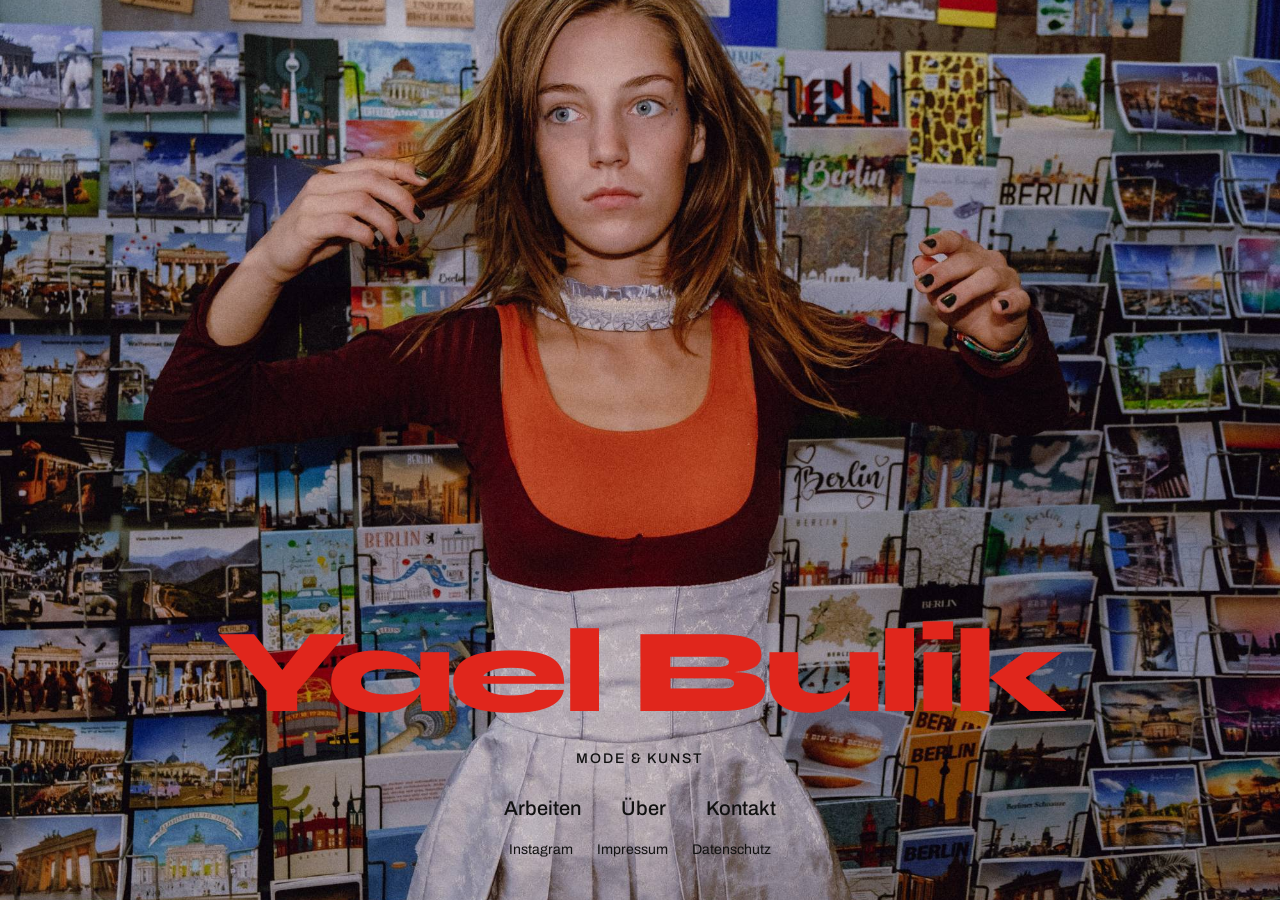
==== index.html @ 4203e2c3 "Initial commit" ====
<!doctype html>
<html lang="de" data-type="service">
<head>
  <meta charset="utf-8">
  <meta name="viewport" content="width=device-width, initial-scale=1">
  <title>Yael Bulik — Mode &amp; Kunst</title>
  <meta name="description" content="Yael Bulik – Mode und Kunst aus Berlin. Kleidung, Objekte, Kostüm und Bilder.">
  <meta name="theme-color" content="#F1F0EC">
  <meta name="page-type" content="service">
  <meta name="site-kind" content="other">
  <meta property="og:description" content="Yael Bulik – Mode und Kunst aus Berlin. Kleidung, Objekte, Kostüm und Bilder.">
  <meta property="og:title" content="Yael Bulik — Mode &amp; Kunst">
  <meta property="og:type" content="website">
  <!-- og:image: beim Livegang als volle Adresse, z. B. https://DEINE-DOMAIN/assets/img/share.jpg -->
  <meta property="og:image" content="assets/img/share.jpg">
  <link rel="icon" href="assets/favicon.svg" type="image/svg+xml">

  <!-- Schriften: vor dem Livegang lokal hosten (DSGVO) – siehe README -->
  <link rel="preconnect" href="https://fonts.googleapis.com">
  <link rel="preconnect" href="https://fonts.gstatic.com" crossorigin>
  <link rel="stylesheet" href="https://fonts.googleapis.com/css2?family=Archivo:wght@400..600&family=Instrument+Serif&family=Syne:wght@800&display=swap">

  <link rel="stylesheet" href="assets/css/style.css?v=22">
</head>
<body>
  <main class="start">
    <!--
      Startfoto: assets/img/start.jpg. Anderes Foto: Datei austauschen oder den Pfad unten ändern.
      Ohne background-image zeigt die Seite einen unscharfen Platzhalter.
    -->
    <div class="start__foto" style="background-image: url('assets/img/start.jpg')" aria-hidden="true"></div>

    <!-- Mittig im unteren Drittel, direkt auf dem Foto (ohne Felder) -->
    <div class="start__etikett">
      <h1 class="start__name wortmarke"><span>Yael</span> <span>Bulik</span></h1>
      <p class="start__label">Mode &amp; Kunst</p>
      <nav class="start__nav" aria-label="Hauptnavigation">
        <a href="arbeiten.html">Arbeiten</a>
        <a href="ueber.html">Über</a>
        <a href="kontakt.html">Kontakt</a>
      </nav>
      <p class="start__recht">
        <a href="https://www.instagram.com/yalkalu" target="_blank" rel="noopener">Instagram</a>
        <a href="impressum.html">Impressum</a>
        <a href="impressum.html#datenschutz">Datenschutz</a>
      </p>
    </div>
  </main>
</body>
</html>
---- assets/css/style.css ----
/* =========================================================================
   Yael Bulik — Mode & Kunst
   -------------------------------------------------------------------------
   Ruhig und reduziert: weiße Fläche, eine Grotesk (Archivo), eine Serif
   nur für Rubriken (Instrument Serif). Der Name „Yael Bulik“ steht in
   Syne ExtraBold und in Rot – das einzige laute Element. Rot sonst für
   die Hauptaktion und als Rückmeldung beim Hovern.

   Raster nach tasteskill (DESIGNPLAN.md): Inhalt max. 1280px breit,
   12 Spalten, gleiche Kanten auf jeder Seite. Text auf Spalten 1–5,
   Bilder auf Spalten 8–12. Alle Werte kommen aus den Tokens unten.

   1 Tokens   2 Grundlagen   3 Bausteine   4 Kopf & Fuß   5 Startseite
   6 Raster: Text links, Bild rechts   7 Detailseite   8 Über
   9 Impressum   10 Bildfelder & Muster   11 Momente   12 Responsive
   ========================================================================= */


/* 1 · Tokens ------------------------------------------------------------- */
:root {
  /* Farbe */
  --grund: #FFFFFF;
  --flaeche: #F1F0EC;   /* Band, Bildfläche, Ladezustand */
  --text: #111111;
  --text-2: #696969;    /* Nebeninfos, Kontrast 5.5 : 1 auf Weiß */
  --halbtinte: #808080; /* ruhender Text im Aussage-Moment, ca. 4 : 1 */
  --rot: #E0261C;       /* Wortmarke, Hauptaktion, Hover */
  --rot-tief: color-mix(in srgb, var(--rot) 86%, var(--text)); /* Button-Hover: 14 % Richtung Tinte */

  /* Schrift */
  --sans: "Archivo", "Helvetica Neue", Arial, sans-serif;
  --serif: "Instrument Serif", "Times New Roman", serif;
  --marke: "Syne", "Archivo", "Helvetica Neue", Arial, sans-serif;  /* nur Wortmarke */

  /* Schriftgrößen */
  --t-s: .875rem;
  --t-m: 1.125rem;
  --t-l: clamp(1.4rem, 1.1rem + 1.2vw, 2rem);
  --t-xl: clamp(2.2rem, 1.3rem + 3.6vw, 4.5rem);

  /* Abstände */
  --a-1: .5rem;
  --a-2: 1rem;
  --a-3: 1.5rem;
  --a-4: 2.5rem;
  --a-5: 4rem;
  --a-6: clamp(4.5rem, 9vw, 8rem);

  /* Raster: 1280px Inhalt, 12 Spalten, Rand 24px (Handy) bis 48px (Tablet) */
  --wrap: 1280px;
  --rand: clamp(1.5rem, 4.5vw, 3rem);
  --spalt: 24px;
  --kante: max(var(--rand), calc((100% - var(--wrap)) / 2)); /* Innenabstand bis zur Inhaltskante */
  --kopf-h: 4.5rem;

  /* Bewegung (tasteskill motion.md) */
  --m-in: 150ms;
  --m-out: 120ms;
  --m-press: 90ms;
  --m-zoom-in: 600ms;
  --m-zoom-out: 400ms;
  --m-ease: cubic-bezier(.22, 1, .36, 1);
}


/* 2 · Grundlagen --------------------------------------------------------- */
*, *::before, *::after { box-sizing: border-box; }

html { -webkit-text-size-adjust: 100%; }
body {
  margin: 0;
  background: var(--grund);
  color: var(--text);
  font: 400 var(--t-m)/1.5 var(--sans);
  -webkit-font-smoothing: antialiased;
}
img { display: block; max-width: 100%; }
a { color: inherit; text-decoration: none; transition: color var(--m-out); }
a:hover { color: var(--rot); transition-duration: var(--m-in); }
p { margin: 0; text-wrap: pretty; }
h1, h2, h3 { margin: 0; font-weight: 500; text-wrap: balance; }
ul, ol { list-style: none; margin: 0; padding: 0; }
dl, dd, figure { margin: 0; }
[hidden] { display: none !important; }
::selection { background: var(--rot); color: var(--grund); }
:focus-visible { outline: 2px solid var(--rot); outline-offset: 3px; }

.sr-only {
  position: absolute; width: 1px; height: 1px;
  overflow: hidden; clip-path: inset(50%); white-space: nowrap;
}
.springen {
  position: absolute; left: var(--rand); top: -4rem; z-index: 100;
  padding: var(--a-1) var(--a-2);
  background: var(--text); color: var(--grund);
}
.springen:focus { top: var(--a-2); }


/* 3 · Bausteine ---------------------------------------------------------- */
/* Wortmarke: Name in breiter, fetter Syne – Startseite und Kopf */
.wortmarke {
  font-family: var(--marke);
  font-weight: 800;
  letter-spacing: -.045em;
  line-height: .9;
  color: var(--rot);
}

/* Rubrik: kleine Serif-Überschrift für Gruppen */
.rubrik {
  margin-bottom: var(--a-2);
  font: 400 1rem/1.2 var(--serif);
  letter-spacing: .06em;
  text-transform: uppercase;
  color: var(--text-2);
}

.titel {
  font-size: var(--t-xl);
  line-height: 1.05;
  letter-spacing: -.025em;
  margin-left: -.04em; /* optisch bündig mit dem Fließtext */
}
.lead { font-size: var(--t-l); line-height: 1.25; letter-spacing: -.015em; }

/* Einträge: Titel + grauer Zusatz (Jahr, Beschreibung) */
.eintrag { line-height: 1.5; }
a.eintrag { display: inline-block; } /* volle Zeilenhöhe – kein Flackern zwischen den Zeilen */
.eintrag__zusatz {
  margin-left: .6em;
  color: var(--text-2);
  font-variant-numeric: tabular-nums;
}
a.eintrag:hover .eintrag__zusatz { color: inherit; }

.gruppe + .gruppe { margin-top: var(--a-4); }
.fliesstext { display: grid; gap: var(--a-2); max-width: 34rem; }
.fliesstext .lead { margin-bottom: var(--a-1); }

/* E-Mail-Adresse unter dem Anfrage-Button */
.kontakt__direkt { color: var(--text-2); }
.kontakt__direkt a { color: var(--text); text-decoration: underline; text-decoration-thickness: 1px; text-underline-offset: .2em; }
.kontakt__direkt a:hover { color: var(--rot); }

.angaben { display: grid; gap: var(--a-3); }
.angaben .rubrik { margin-bottom: .3rem; }

/* Linien-Links: beim Hovern zeichnet sich eine 1px-Linie von links nach rechts */
.kopf__nav a, .fuss a, .start__nav a, .start__recht a,
a.eintrag, .weiter a, .arbeit__zurueck {
  background: linear-gradient(currentColor, currentColor) 0 100% / 0 1px no-repeat;
  transition: background-size var(--m-out) ease, color var(--m-out) ease;
}
.kopf__nav a:hover, .fuss a:hover, .start__nav a:hover, .start__recht a:hover,
a.eintrag:hover, .weiter a:hover, .arbeit__zurueck:hover,
.kopf__nav a:focus-visible, a.eintrag:focus-visible {
  background-size: 100% 1px;
  transition-duration: var(--m-in);
}
.kopf__nav a[aria-current], .kopf__nav a.ist-aktiv { background-size: 100% 1px; }

/* Hauptaktion: ein gefüllter Button, eckig, rot */
.knopf {
  display: inline-flex; align-items: center; justify-content: center;
  min-height: 48px;
  padding: 0 var(--a-3);
  background: var(--rot);
  color: var(--grund);
  font-size: 1rem;
  font-weight: 500;
  transition: background-color var(--m-out), transform var(--m-out);
}
.knopf:hover {
  color: var(--grund);
  background: var(--rot-tief);
  transform: translateY(-1px);
  transition-duration: var(--m-in);
}
.knopf:active { transform: translateY(1px) scale(.985); transition-duration: var(--m-press); }

/* Seitenränder: Inhalt endet überall auf denselben Kanten */
.seite { padding: var(--a-5) var(--kante) var(--a-6); }


/* 4 · Kopf & Fuß --------------------------------------------------------- */
.kopf {
  position: sticky; top: 0; z-index: 10;
  display: flex; align-items: center; justify-content: space-between;
  gap: var(--a-3);
  height: var(--kopf-h);
  padding-inline: var(--kante);
  background: var(--grund);
}
.logo { font-size: 1.3rem; white-space: nowrap; flex-shrink: 0; }
.logo:hover { color: var(--text); }
.kopf__nav { display: flex; gap: var(--a-4); }

/* Fuß mit Besuchsblock (footer-visit) */
.fuss {
  display: flex; flex-wrap: wrap; justify-content: space-between; align-items: baseline;
  gap: var(--a-1) var(--a-4);
  padding: var(--a-4) var(--kante);
  font-size: var(--t-s);
  color: var(--text-2);
  font-variant-numeric: tabular-nums;
}
.fuss__besuch { color: var(--text); }
.fuss nav { display: flex; flex-wrap: wrap; gap: var(--a-3); }


/* 5 · Startseite ---------------------------------------------------------
   Foto als background-image direkt auf .start__foto (siehe index.html) –
   so wird der Pfad von der Seite aus gelesen, nicht vom Stylesheet.
   Name, Zeile und Links treten beim Laden einmal ein.                    */
/* Foto randlos über den ganzen Bildschirm – auch am Handy */
.start {
  position: relative;
  display: grid;
  align-items: end;       /* Schrift im unteren Drittel … */
  justify-items: center;  /* … mittig */
  min-height: 100svh;
  padding: var(--a-5) var(--kante) var(--a-4);
  overflow: hidden;
  text-align: center;
  background: var(--flaeche);
}
.start__foto {
  position: absolute; inset: 0;
  background-position: 50% 25%; /* Gesicht bleibt im Bild */
  background-size: cover;
  background-repeat: no-repeat;
}
/* Platzhalter: weiches Licht wie ein unscharfes Foto – nur ohne echtes Bild */
.start__foto:not([style*="background-image"])::before {
  content: "";
  position: absolute; inset: -10%;
  background:
    radial-gradient(45% 55% at 22% 25%, rgba(255, 255, 255, .85), transparent 70%),
    radial-gradient(35% 45% at 80% 78%, rgba(60, 58, 54, .2), transparent 70%),
    linear-gradient(160deg, #F4F4F1, #E2E2DC);
  filter: blur(30px);
}
/* Schrift direkt auf dem Foto, ohne Felder oder Rahmen. Im unteren Drittel
   liegt sie auf der hellen Korsage und dem Rock – dort bleibt sie lesbar,
   und Gesicht und Oberteil bleiben frei. Bei einem anderen Foto die Höhe
   über align-items in .start anpassen. */
.start__etikett {
  position: relative;
  display: grid; justify-items: center;
  gap: var(--a-2);
}
.start__name {
  font-size: clamp(2.6rem, 12.5vw, 7.5rem); /* Syne läuft breit: hält den Namen in einer Zeile */
  line-height: 1;
  white-space: nowrap;
}
.start__label { font-size: var(--t-s); font-weight: 500; letter-spacing: .14em; text-transform: uppercase; }
.start__nav {
  display: flex; flex-wrap: wrap; justify-content: center;
  gap: var(--a-1) var(--a-4);
  margin-top: var(--a-1);
  font-size: 1.25rem; font-weight: 500;
}
.start__recht {
  display: flex; flex-wrap: wrap; justify-content: center;
  gap: var(--a-1) var(--a-3);
  font-size: var(--t-s);
}

/* Hero-Eintritt: der Block steigt beim Laden einmal auf */
@keyframes ankommen { from { opacity: 0; transform: translateY(16px); } }
.start__etikett { animation: ankommen .9s var(--m-ease) both; }


/* 6 · Raster: Text links (Spalten 1–5), Bild rechts (Spalten 8–12) ------
   Gleich auf Arbeiten, Über, Kontakt und der Detailseite.
   Arbeiten: Bild erscheint nur beim Hovern. Sonst steht es fest.         */
.raster12,
.zweiteilig {
  display: grid;
  grid-template-columns: repeat(12, minmax(0, 1fr));
  column-gap: var(--spalt);
}
.zweiteilig {
  min-height: calc(100svh - var(--kopf-h));
  padding: var(--a-5) var(--kante) var(--a-6);
}
.zweiteilig > :not(.zweiteilig__medien),
.links { grid-column: 1 / 6; }
.zweiteilig__medien,
.rechts { grid-column: 8 / 13; position: relative; }

.medienrahmen {
  position: sticky; top: calc(var(--kopf-h) + var(--a-5));
  /* 4:5, höchstens so hoch, dass es in den Bildschirm passt – endet rechts auf der Kante */
  width: min(100%, calc((100svh - var(--kopf-h) - 2 * var(--a-5)) * .8));
  margin-left: auto;
  aspect-ratio: 4 / 5;
  opacity: 0;
  transition: opacity var(--m-in);
}
.medienrahmen.ist-sichtbar,
.medienrahmen--fest { opacity: 1; }
.medienrahmen__foto { position: absolute; inset: 0; visibility: hidden; }
.medienrahmen__foto.ist-aktiv { visibility: visible; }
.medienrahmen .bildfeld,
.medienrahmen .platzhalter { height: 100%; aspect-ratio: auto; }

/* Hover-Bild auf Arbeiten zoomt sanft auf 1,02 */
.medienrahmen__foto .bildfeld__muster,
.medienrahmen__foto img { transition: transform var(--m-zoom-out) var(--m-ease); }
.medienrahmen.ist-sichtbar .medienrahmen__foto.ist-aktiv .bildfeld__muster,
.medienrahmen.ist-sichtbar .medienrahmen__foto.ist-aktiv img {
  transform: scale(calc(var(--zoom, 1) * 1.02));
  transition-duration: var(--m-zoom-in);
}


/* 7 · Detailseite -------------------------------------------------------- */
.laden { padding-block: 30vh; text-align: center; color: var(--text-2); }
.arbeit__zurueck { display: inline-block; margin-bottom: var(--a-4); color: var(--text-2); }
.arbeit__kopf { display: grid; gap: var(--a-1); margin-bottom: var(--a-4); }
.arbeit__meta { color: var(--text-2); }
.arbeit__text { display: grid; gap: var(--a-2); max-width: 34rem; margin-bottom: var(--a-4); }

/* Galerie: eine Reihe Bilder im Format 4:5, je 4 Spalten */
.galerie { row-gap: var(--a-3); }
.galerie > * { grid-column: span 4; }
.galerie .bildfeld { --format: 4 / 5; }

.weiter {
  display: flex; flex-wrap: wrap; justify-content: space-between;
  gap: var(--a-2) var(--a-4);
  margin-top: var(--a-6);
  font-size: var(--t-l);
  letter-spacing: -.015em;
}


/* 8 · Über --------------------------------------------------------------- */
/* Porträt-Platzhalter, bis ein Foto da ist */
.platzhalter {
  display: grid; place-items: center;
  aspect-ratio: 4 / 5;
  background: var(--flaeche);
  font-size: var(--t-s);
  color: var(--text-2);
}

/* Band auf heller Fläche (surface-pairs) */
.band { background: var(--flaeche); padding: var(--a-6) var(--kante); }

/* Aussage – Bühne für den Moment „word-highlight“ */
.aussage { padding: var(--a-6) var(--kante); }
.aussage__text {
  max-width: 20ch;
  font-size: var(--t-xl);
  font-weight: 500;
  line-height: 1.08;
  letter-spacing: -.025em;
  margin-left: -.04em;
}
.aussage__text em { font-style: normal; }


/* 9 · Impressum ---------------------------------------------------------- */
.recht { display: grid; gap: var(--a-3); max-width: 40rem; }
.recht .titel { margin-bottom: var(--a-2); }
.recht .rubrik { margin-bottom: -.75rem; }
.recht h2.titel { margin-top: var(--a-5); scroll-margin-top: 6rem; } /* nicht unter dem festen Kopf verstecken */
.recht strong { font-weight: 600; }
.recht a { text-decoration: underline; text-decoration-thickness: 1px; text-underline-offset: .2em; }


/* 10 · Bildfelder & Platzhalter-Muster -----------------------------------
   Fläche als Ladezustand; Fotos blenden ein, sobald sie geladen sind.
   Solange es keine Fotos gibt, stehen dort Stoffmuster (reines CSS).    */
.bildfeld {
  position: relative;
  overflow: hidden;
  aspect-ratio: var(--format, 4 / 5);
  background: var(--flaeche);
}
.bildfeld__muster,
.bildfeld img {
  display: block;
  width: 100%; height: 100%;
  object-fit: cover;
  transform: scale(var(--zoom, 1));
}
.js .bildfeld img { opacity: 0; transition: opacity .3s; }
.js .bildfeld img.ist-geladen { opacity: 1; }

.muster--samt {
  background:
    radial-gradient(120% 80% at 25% 15%, rgba(255, 200, 210, .18), transparent 55%),
    radial-gradient(90% 70% at 85% 95%, rgba(0, 0, 0, .5), transparent 60%),
    linear-gradient(160deg, #5E1424, #24060E);
}
.muster--hahnentritt {
  background: #F4F3EF url("data:image/svg+xml,%3Csvg xmlns='http://www.w3.org/2000/svg' viewBox='0 0 8 8' shape-rendering='crispEdges'%3E%3Cpath fill='%230F0F0F' d='M0 0h4v1H0zM6 0h2v1H6zM0 1h4v1H0zM5 1h2v1H5zM0 2h6v1H0zM0 3h5v1H0zM7 3h1v1H7zM0 4h2v1H0zM0 5h1v1H0zM3 5h1v1H3zM2 6h2v1H2zM1 7h2v1H1z'/%3E%3C/svg%3E") 0 0 / 28px 28px;
}
.muster--vichy {
  background-color: #FBFBF9;
  background-image:
    linear-gradient(90deg, rgba(224, 38, 28, .45) 50%, transparent 0),
    linear-gradient(rgba(224, 38, 28, .45) 50%, transparent 0);
  background-size: 22px 22px;
}
.muster--nadelstreifen {
  background:
    repeating-linear-gradient(90deg, transparent 0 15px, rgba(240, 240, 235, .45) 15px 16px),
    #1B2233;
}
.muster--cord {
  background:
    repeating-linear-gradient(90deg, rgba(0, 0, 0, .28) 0 1px, rgba(255, 255, 255, .08) 2px 5px, rgba(0, 0, 0, .16) 7px 8px),
    #8A5E33;
}
.muster--denim {
  background:
    repeating-linear-gradient(-55deg, rgba(255, 255, 255, .12) 0 1.5px, transparent 1.5px 4px),
    linear-gradient(180deg, #31507F, #233B62);
}
.muster--farbfeld { position: relative; background: #EFECE6; }
.muster--farbfeld::before,
.muster--farbfeld::after {
  content: "";
  position: absolute; left: 10%; right: 10%;
  filter: blur(2px);
}
.muster--farbfeld::before { top: 9%; height: 44%; background: #E0261C; }
.muster--farbfeld::after { bottom: 9%; height: 32%; background: #141414; }
.muster--punkte {
  background-color: #111;
  background-image:
    radial-gradient(circle, #F4F3EF 0 3px, transparent 3.5px),
    radial-gradient(circle, #F4F3EF 0 3px, transparent 3.5px);
  background-size: 26px 26px;
  background-position: 0 0, 13px 13px;
}
.muster--glencheck {
  background-color: #F2F1ED;
  background-image:
    repeating-linear-gradient(90deg, transparent 0 46px, rgba(224, 38, 28, .55) 46px 47px, transparent 47px 96px),
    repeating-linear-gradient(0deg, transparent 0 46px, rgba(224, 38, 28, .55) 46px 47px, transparent 47px 96px),
    repeating-linear-gradient(90deg, transparent 0 20px, rgba(15, 15, 15, .7) 20px 22px, transparent 22px 24px, rgba(15, 15, 15, .7) 24px 26px, transparent 26px 48px),
    repeating-linear-gradient(0deg, transparent 0 20px, rgba(15, 15, 15, .7) 20px 22px, transparent 22px 24px, rgba(15, 15, 15, .7) 24px 26px, transparent 26px 48px),
    repeating-linear-gradient(90deg, rgba(15, 15, 15, .16) 0 1px, transparent 1px 4px),
    repeating-linear-gradient(0deg, rgba(15, 15, 15, .16) 0 1px, transparent 1px 4px);
}
.muster--seide {
  background:
    radial-gradient(60% 40% at 70% 30%, rgba(255, 255, 255, .35), transparent 70%),
    linear-gradient(115deg, #D9BBAC 0%, #F6EAE2 16%, #C9A190 30%, #F3E3D9 46%, #B78B78 62%, #EFDCD0 78%, #CBA595 100%);
}
.muster--zickzack {
  background-color: #F4F3EF;
  background-image:
    linear-gradient(135deg, #0F0F0F 25%, transparent 25%),
    linear-gradient(225deg, #0F0F0F 25%, transparent 25%),
    linear-gradient(315deg, #0F0F0F 25%, transparent 25%),
    linear-gradient(45deg, #0F0F0F 25%, transparent 25%);
  background-size: 24px 24px;
  background-position: -12px 0, -12px 0, 0 0, 0 0;
}
.muster--leinen {
  background:
    repeating-linear-gradient(0deg, rgba(255, 255, 255, .18) 0 1px, transparent 1px 3px),
    repeating-linear-gradient(90deg, rgba(60, 45, 25, .08) 0 1px, transparent 1px 3px),
    #DCD3C2;
}


/* 11 · Momente (tasteskill moments.md) -----------------------------------
   Detailseite: „picture-develops“ – das Hauptfoto entwickelt sich einmal
   wie ein Abzug, dunkle Töne zuerst, dann die Farbe (1,6 s).
   Über: „word-highlight“ – die Aussage ruht in Halbtinte und wird Wort
   für Wort dunkel, sobald sie die Bildschirmmitte kreuzt.                */
@keyframes entwickeln {
  0%   { filter: grayscale(1) contrast(.3) brightness(1.45); transform: scale(1.04); }
  45%  { filter: grayscale(1) contrast(1) brightness(1); }
  100% { filter: none; transform: scale(1); }
}
.js [data-entwickeln] .bildfeld > * { filter: grayscale(1) contrast(.3) brightness(1.45); }
.js [data-entwickeln].ist-entwickelt .bildfeld > * { filter: none; animation: entwickeln 1.6s var(--m-ease) both; }

.aussage__text .wort { transition: color var(--m-in); }
.js .aussage__text.ist-gestuft .wort { color: var(--halbtinte); }
.js .aussage__text.ist-gestuft .wort.ist-tinte { color: var(--text); }
.js .aussage__text.ist-gestuft .wort--akzent.ist-tinte { color: var(--rot); }


/* 12 · Responsive -------------------------------------------------------- */
@media (max-width: 800px) {
  /* Startseite: auch am Handy Vollbild, Schrift unten auf dem Rock */
  .start { padding-bottom: var(--a-3); }
  .start__name { font-size: clamp(2.2rem, 12vw, 4.5rem); }
  .start__etikett { gap: var(--a-1); }
  .start__nav { gap: 0 var(--a-3); margin-top: 0; }

  .zweiteilig, .raster12 { grid-template-columns: 1fr; row-gap: var(--a-4); }
  .zweiteilig > *, .zweiteilig > :not(.zweiteilig__medien), .links, .rechts { grid-column: 1 / -1; }
  .zweiteilig { min-height: 0; }
  .zweiteilig__medien { display: none; }
  /* Fester Bildrahmen: auf dem Handy nach dem Text, volle Breite */
  .zweiteilig__medien--immer { display: block; }
  /* höchstens 30rem breit, damit kein Foto höher als ~600px wird (Tablet) */
  .medienrahmen--fest { position: static; width: min(100%, 30rem); margin: 0; }
  .rechts { max-width: 30rem; }
  .galerie { grid-template-columns: repeat(3, minmax(0, 1fr)); column-gap: var(--spalt); }
  .galerie > * { grid-column: auto; }

  /* Tippflächen mindestens 44px hoch */
  .logo, .kopf__nav a, .fuss a, .start__nav a, .start__recht a,
  a.eintrag, .weiter a, .arbeit__zurueck {
    display: inline-flex; align-items: center; min-height: 44px;
  }
  .arbeit__zurueck { margin-bottom: var(--a-2); }
}

@media (max-width: 500px) {
  .galerie { grid-template-columns: 1fr; }
}

@media (max-width: 540px) {
  .logo { font-size: 1rem; }
  .kopf__nav { gap: var(--a-2); font-size: 1rem; }
}

@media (prefers-reduced-motion: reduce) {
  *, *::before, *::after {
    transition-duration: .01ms !important;
    animation: none !important;
  }
  .js [data-entwickeln] .bildfeld > * { filter: none; }
}
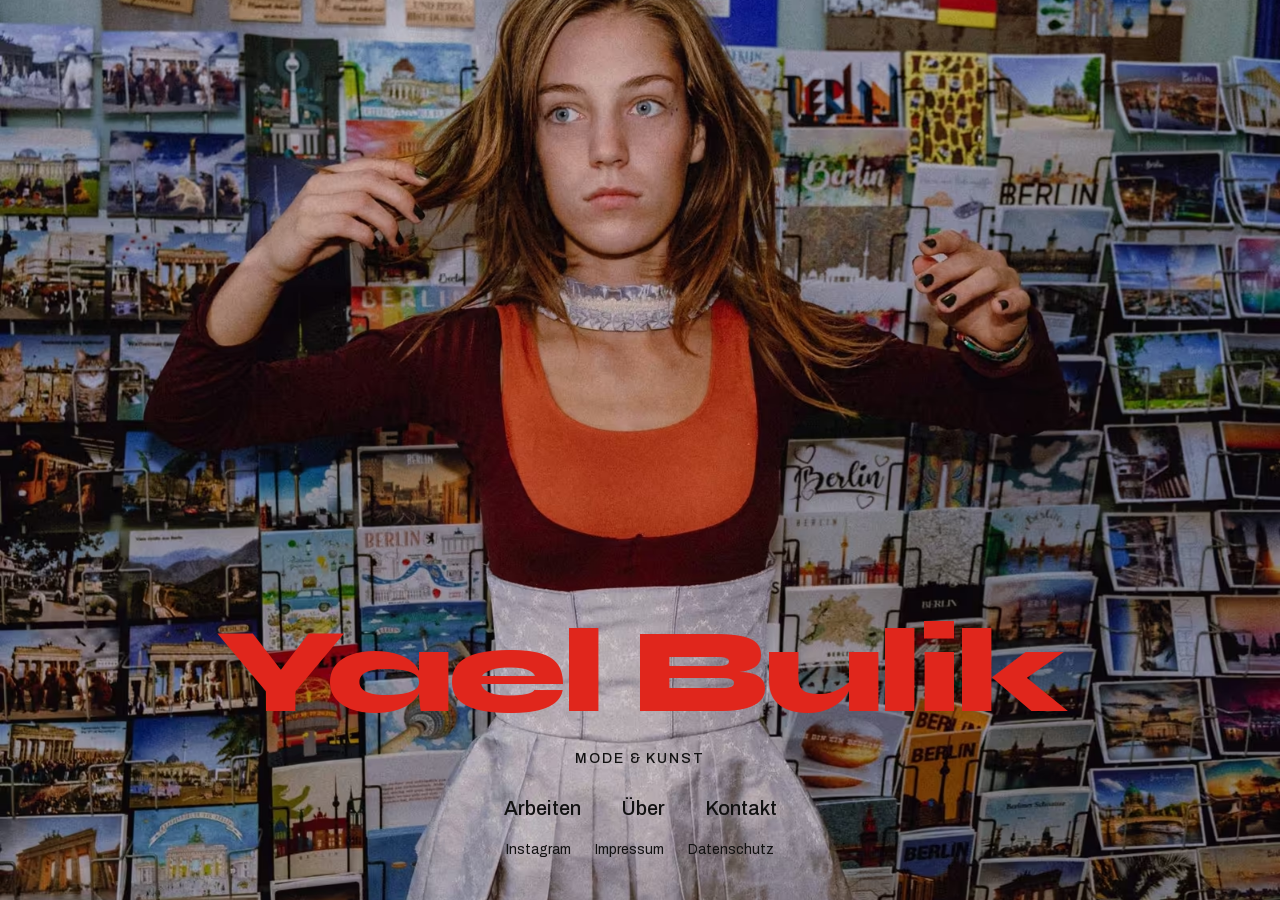
==== commit aae6cb8a: "more speedy" ====
--- a/index.html
+++ b/index.html
@@ -11,38 +11,52 @@
   <meta property="og:description" content="Yael Bulik – Mode und Kunst aus Berlin. Kleidung, Objekte, Kostüm und Bilder.">
   <meta property="og:title" content="Yael Bulik — Mode &amp; Kunst">
   <meta property="og:type" content="website">
-  <!-- og:image: beim Livegang als volle Adresse, z. B. https://DEINE-DOMAIN/assets/img/share.jpg -->
-  <meta property="og:image" content="assets/img/share.jpg">
+  <meta property="og:site_name" content="Yael Bulik">
+  <meta property="og:locale" content="de_DE">
+  <meta property="og:url" content="https://yaelbulik.github.io/">
+  <meta property="og:image" content="https://yaelbulik.github.io/assets/img/share.jpg?v=2">
+  <meta property="og:image:width" content="1200">
+  <meta property="og:image:height" content="630">
+  <meta property="og:image:alt" content="Yael Bulik vor einer Postkartenwand in Berlin, darüber der Name in Rot">
+  <meta name="twitter:card" content="summary_large_image">
   <link rel="icon" href="assets/favicon.svg" type="image/svg+xml">
 
-  <!-- Schriften: vor dem Livegang lokal hosten (DSGVO) – siehe README -->
-  <link rel="preconnect" href="https://fonts.googleapis.com">
-  <link rel="preconnect" href="https://fonts.gstatic.com" crossorigin>
-  <link rel="stylesheet" href="https://fonts.googleapis.com/css2?family=Archivo:wght@400..600&family=Instrument+Serif&family=Syne:wght@800&display=swap">
+  <link rel="preload" href="assets/fonts/archivo-latin.woff2" as="font" type="font/woff2" crossorigin>
+  <link rel="preload" href="assets/fonts/syne-800-latin.woff2" as="font" type="font/woff2" crossorigin>
 
-  <link rel="stylesheet" href="assets/css/style.css?v=22">
+  <link rel="stylesheet" href="assets/css/style.css?v=25">
 </head>
 <body>
   <main class="start">
     <!--
-      Startfoto: assets/img/start.jpg. Anderes Foto: Datei austauschen oder den Pfad unten ändern.
-      Ohne background-image zeigt die Seite einen unscharfen Platzhalter.
+      Startfoto: Quelle assets/img/start.jpg (2000 × 1500). Daraus entstehen die kleineren
+      AVIF/WebP-Dateien start-800 … start-2000 (siehe README, „Startfoto tauschen“).
     -->
-    <div class="start__foto" style="background-image: url('assets/img/start.jpg')" aria-hidden="true"></div>
+    <picture class="start__foto" aria-hidden="true">
+      <source media="(max-aspect-ratio: 2/3)" type="image/avif" sizes="max(100vw, 67vh)"
+        srcset="assets/img/start-hoch-600.avif 600w, assets/img/start-hoch-1000.avif 1000w">
+      <source media="(max-aspect-ratio: 2/3)" type="image/webp" sizes="max(100vw, 67vh)"
+        srcset="assets/img/start-hoch-600.webp 600w, assets/img/start-hoch-1000.webp 1000w">
+      <source type="image/avif" sizes="max(100vw, 134vh)"
+        srcset="assets/img/start-800.avif 800w, assets/img/start-1200.avif 1200w, assets/img/start-1600.avif 1600w, assets/img/start-2000.avif 2000w">
+      <source type="image/webp" sizes="max(100vw, 134vh)"
+        srcset="assets/img/start-800.webp 800w, assets/img/start-1200.webp 1200w, assets/img/start-1600.webp 1600w, assets/img/start-2000.webp 2000w">
+      <img src="assets/img/start-1600.jpg" width="2000" height="1500" alt="" fetchpriority="high" decoding="async">
+    </picture>
 
     <!-- Mittig im unteren Drittel, direkt auf dem Foto (ohne Felder) -->
     <div class="start__etikett">
       <h1 class="start__name wortmarke"><span>Yael</span> <span>Bulik</span></h1>
       <p class="start__label">Mode &amp; Kunst</p>
       <nav class="start__nav" aria-label="Hauptnavigation">
-        <a href="arbeiten.html">Arbeiten</a>
-        <a href="ueber.html">Über</a>
-        <a href="kontakt.html">Kontakt</a>
+        <a href="arbeiten">Arbeiten</a>
+        <a href="ueber">Über</a>
+        <a href="kontakt">Kontakt</a>
       </nav>
       <p class="start__recht">
         <a href="https://www.instagram.com/yalkalu" target="_blank" rel="noopener">Instagram</a>
-        <a href="impressum.html">Impressum</a>
-        <a href="impressum.html#datenschutz">Datenschutz</a>
+        <a href="impressum">Impressum</a>
+        <a href="impressum#datenschutz">Datenschutz</a>
       </p>
     </div>
   </main>
--- a/assets/css/style.css
+++ b/assets/css/style.css
@@ -14,6 +14,21 @@
    6 Raster: Text links, Bild rechts   7 Detailseite   8 Über
    9 Impressum   10 Bildfelder & Muster   11 Momente   12 Responsive
    ========================================================================= */
+
+
+/* 0 · Schriften (selbst gehostet, nur der lateinische Zeichensatz) --------- */
+@font-face {
+  font-family: "Archivo"; font-style: normal; font-weight: 400 600; font-display: swap;
+  src: url("../fonts/archivo-latin.woff2") format("woff2");
+}
+@font-face {
+  font-family: "Instrument Serif"; font-style: normal; font-weight: 400; font-display: swap;
+  src: url("../fonts/instrument-serif-latin.woff2") format("woff2");
+}
+@font-face {
+  font-family: "Syne"; font-style: normal; font-weight: 800; font-display: swap;
+  src: url("../fonts/syne-800-latin.woff2") format("woff2");
+}
 
 
 /* 1 · Tokens ------------------------------------------------------------- */
@@ -210,9 +225,9 @@
 
 
 /* 5 · Startseite ---------------------------------------------------------
-   Foto als background-image direkt auf .start__foto (siehe index.html) –
-   so wird der Pfad von der Seite aus gelesen, nicht vom Stylesheet.
-   Name, Zeile und Links treten beim Laden einmal ein.                    */
+   Foto als <picture> in .start__foto (siehe index.html), damit der Browser
+   es früh und in passender Größe lädt. Name, Zeile und Links treten beim
+   Laden einmal ein.                                                      */
 /* Foto randlos über den ganzen Bildschirm – auch am Handy */
 .start {
   position: relative;
@@ -225,21 +240,11 @@
   text-align: center;
   background: var(--flaeche);
 }
-.start__foto {
-  position: absolute; inset: 0;
-  background-position: 50% 25%; /* Gesicht bleibt im Bild */
-  background-size: cover;
-  background-repeat: no-repeat;
-}
-/* Platzhalter: weiches Licht wie ein unscharfes Foto – nur ohne echtes Bild */
-.start__foto:not([style*="background-image"])::before {
-  content: "";
-  position: absolute; inset: -10%;
-  background:
-    radial-gradient(45% 55% at 22% 25%, rgba(255, 255, 255, .85), transparent 70%),
-    radial-gradient(35% 45% at 80% 78%, rgba(60, 58, 54, .2), transparent 70%),
-    linear-gradient(160deg, #F4F4F1, #E2E2DC);
-  filter: blur(30px);
+.start__foto { position: absolute; inset: 0; }
+.start__foto img {
+  display: block; width: 100%; height: 100%;
+  object-fit: cover;
+  object-position: 50% 25%; /* Gesicht bleibt im Bild */
 }
 /* Schrift direkt auf dem Foto, ohne Felder oder Rahmen. Im unteren Drittel
    liegt sie auf der hellen Korsage und dem Rock – dort bleibt sie lesbar,
@@ -269,7 +274,7 @@
 }
 
 /* Hero-Eintritt: der Block steigt beim Laden einmal auf */
-@keyframes ankommen { from { opacity: 0; transform: translateY(16px); } }
+@keyframes ankommen { from { opacity: .01; transform: translateY(16px); } }
 .start__etikett { animation: ankommen .9s var(--m-ease) both; }
 
 
